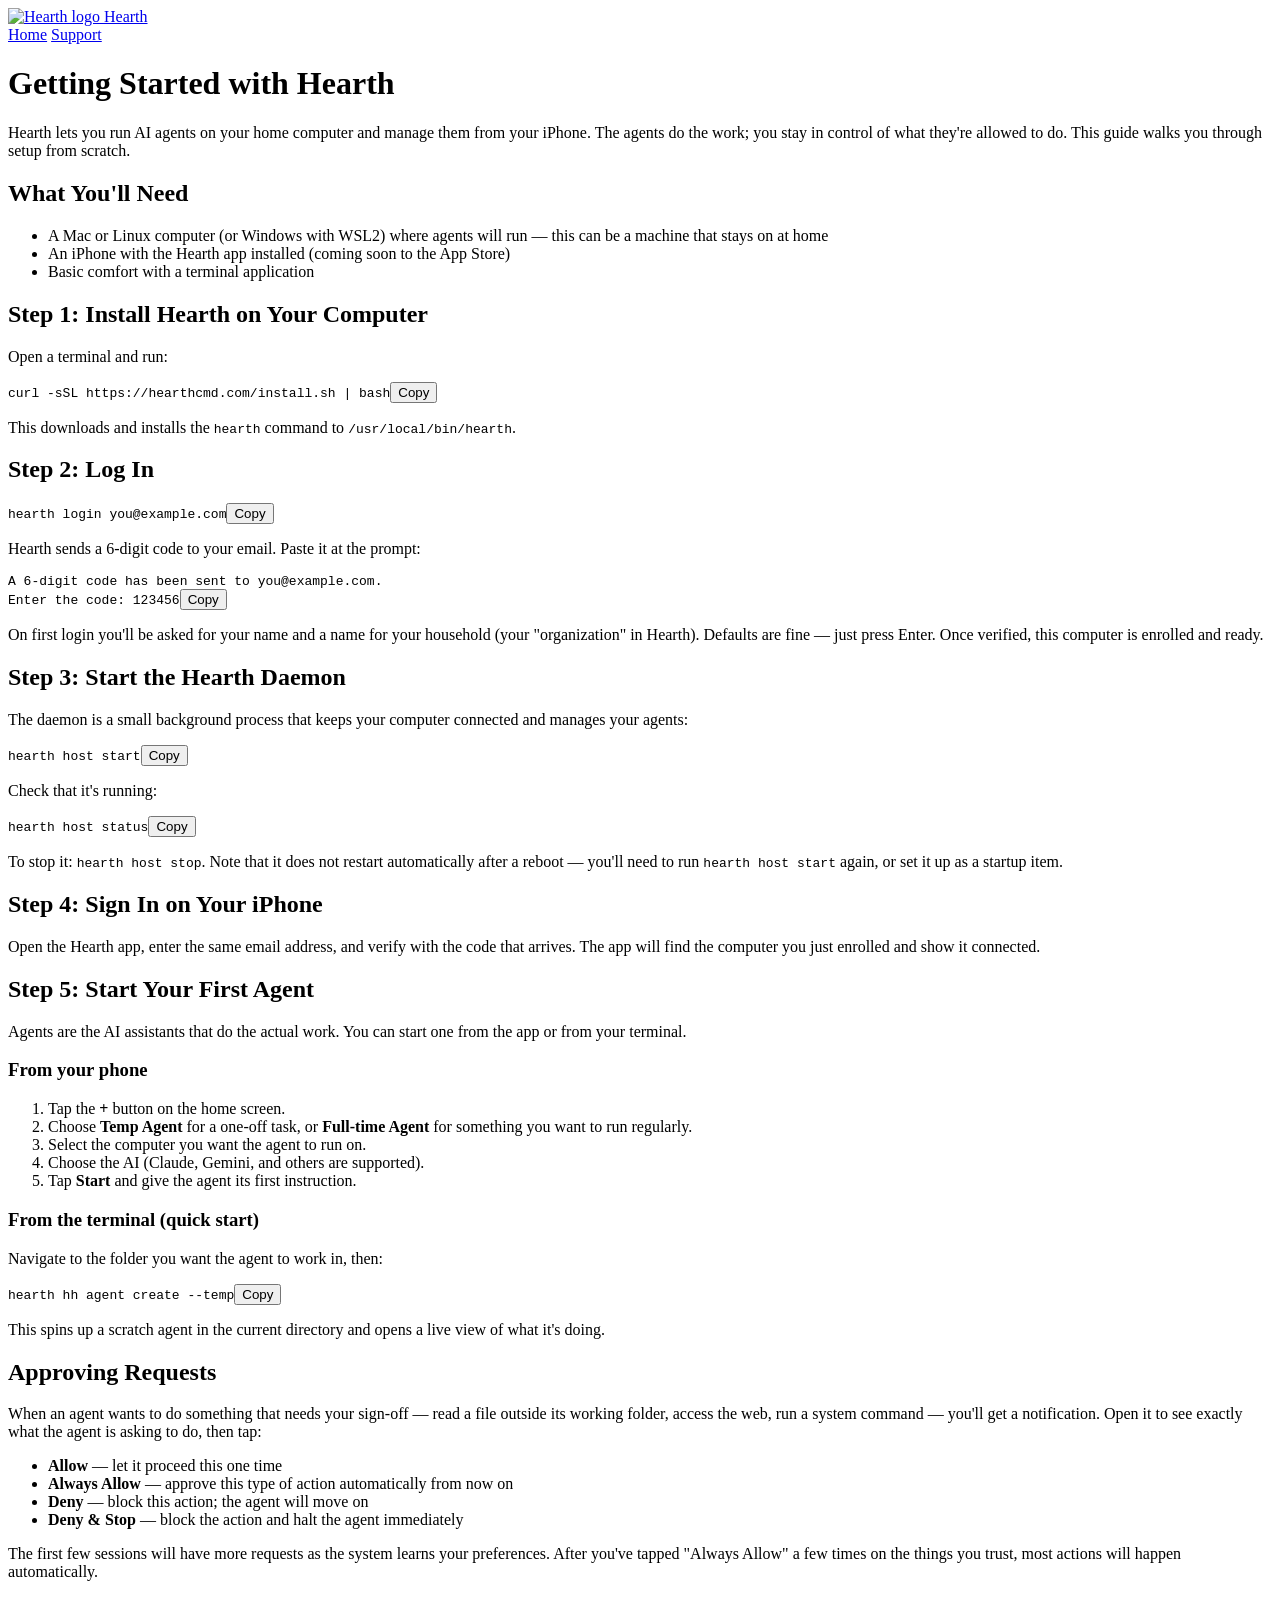
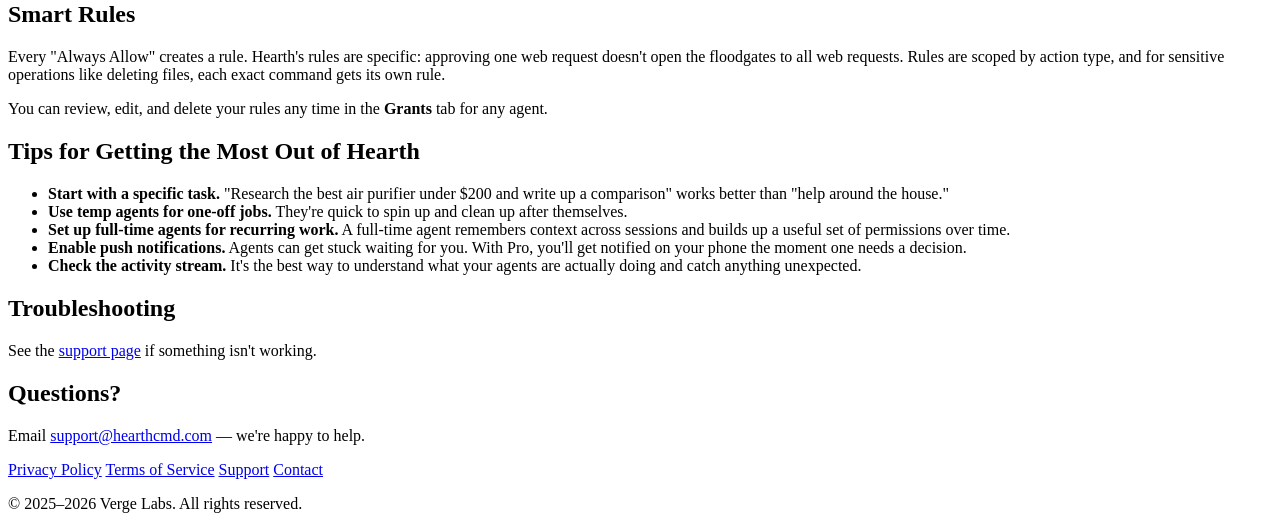
==== guide.html @ f6258ebb "Reframe: household agents, Verge Labs, accurate CLI commands" ====
<!DOCTYPE html>
<html lang="en">
<head>
  <meta charset="UTF-8">
  <meta name="viewport" content="width=device-width, initial-scale=1.0">
  <title>Get Started - Hearth</title>
  <meta name="description" content="Set up Hearth and start putting AI agents to work at home. Step-by-step guide to installing the CLI, logging in, and starting your first agent.">
  <link rel="icon" type="image/svg+xml" href="hearthcmd.svg">
  <link rel="apple-touch-icon" href="hearthcmd-180.png">
  <link rel="stylesheet" href="style.css">
</head>
<body>
  <nav>
    <div class="container">
      <a href="/" class="brand">
        <img src="hearthcmd.svg" alt="Hearth logo">
        Hearth
      </a>
      <div class="nav-links">
        <a href="/">Home</a>
        <a href="support.html">Support</a>
      </div>
    </div>
  </nav>

  <div class="docs">
    <div class="container">
      <h1>Getting Started with Hearth</h1>

      <p>Hearth lets you run AI agents on your home computer and manage them from your iPhone. The agents do the work; you stay in control of what they're allowed to do. This guide walks you through setup from scratch.</p>

      <h2>What You'll Need</h2>
      <ul>
        <li>A Mac or Linux computer (or Windows with WSL2) where agents will run &mdash; this can be a machine that stays on at home</li>
        <li>An iPhone with the Hearth app installed (coming soon to the App Store)</li>
        <li>Basic comfort with a terminal application</li>
      </ul>

      <h2>Step 1: Install Hearth on Your Computer</h2>
      <p>Open a terminal and run:</p>
      <pre><code>curl -sSL https://hearthcmd.com/install.sh | bash</code></pre>
      <p>This downloads and installs the <code>hearth</code> command to <code>/usr/local/bin/hearth</code>.</p>

      <h2>Step 2: Log In</h2>
      <pre><code>hearth login you@example.com</code></pre>
      <p>Hearth sends a 6-digit code to your email. Paste it at the prompt:</p>
      <pre><code>A 6-digit code has been sent to you@example.com.
Enter the code: 123456</code></pre>
      <p>On first login you'll be asked for your name and a name for your household (your "organization" in Hearth). Defaults are fine &mdash; just press Enter. Once verified, this computer is enrolled and ready.</p>

      <h2>Step 3: Start the Hearth Daemon</h2>
      <p>The daemon is a small background process that keeps your computer connected and manages your agents:</p>
      <pre><code>hearth host start</code></pre>
      <p>Check that it's running:</p>
      <pre><code>hearth host status</code></pre>
      <p>To stop it: <code>hearth host stop</code>. Note that it does not restart automatically after a reboot &mdash; you'll need to run <code>hearth host start</code> again, or set it up as a startup item.</p>

      <h2>Step 4: Sign In on Your iPhone</h2>
      <p>Open the Hearth app, enter the same email address, and verify with the code that arrives. The app will find the computer you just enrolled and show it connected.</p>

      <h2>Step 5: Start Your First Agent</h2>
      <p>Agents are the AI assistants that do the actual work. You can start one from the app or from your terminal.</p>

      <h3>From your phone</h3>
      <ol>
        <li>Tap the <strong>+</strong> button on the home screen.</li>
        <li>Choose <strong>Temp Agent</strong> for a one-off task, or <strong>Full-time Agent</strong> for something you want to run regularly.</li>
        <li>Select the computer you want the agent to run on.</li>
        <li>Choose the AI (Claude, Gemini, and others are supported).</li>
        <li>Tap <strong>Start</strong> and give the agent its first instruction.</li>
      </ol>

      <h3>From the terminal (quick start)</h3>
      <p>Navigate to the folder you want the agent to work in, then:</p>
      <pre><code>hearth hh agent create --temp</code></pre>
      <p>This spins up a scratch agent in the current directory and opens a live view of what it's doing.</p>

      <h2>Approving Requests</h2>
      <p>When an agent wants to do something that needs your sign-off &mdash; read a file outside its working folder, access the web, run a system command &mdash; you'll get a notification. Open it to see exactly what the agent is asking to do, then tap:</p>
      <ul>
        <li><strong>Allow</strong> &mdash; let it proceed this one time</li>
        <li><strong>Always Allow</strong> &mdash; approve this type of action automatically from now on</li>
        <li><strong>Deny</strong> &mdash; block this action; the agent will move on</li>
        <li><strong>Deny &amp; Stop</strong> &mdash; block the action and halt the agent immediately</li>
      </ul>
      <p>The first few sessions will have more requests as the system learns your preferences. After you've tapped "Always Allow" a few times on the things you trust, most actions will happen automatically.</p>

      <h2>Smart Rules</h2>
      <p>Every "Always Allow" creates a rule. Hearth's rules are specific: approving one web request doesn't open the floodgates to all web requests. Rules are scoped by action type, and for sensitive operations like deleting files, each exact command gets its own rule.</p>
      <p>You can review, edit, and delete your rules any time in the <strong>Grants</strong> tab for any agent.</p>

      <h2>Tips for Getting the Most Out of Hearth</h2>
      <ul>
        <li><strong>Start with a specific task.</strong> "Research the best air purifier under $200 and write up a comparison" works better than "help around the house."</li>
        <li><strong>Use temp agents for one-off jobs.</strong> They're quick to spin up and clean up after themselves.</li>
        <li><strong>Set up full-time agents for recurring work.</strong> A full-time agent remembers context across sessions and builds up a useful set of permissions over time.</li>
        <li><strong>Enable push notifications.</strong> Agents can get stuck waiting for you. With Pro, you'll get notified on your phone the moment one needs a decision.</li>
        <li><strong>Check the activity stream.</strong> It's the best way to understand what your agents are actually doing and catch anything unexpected.</li>
      </ul>

      <h2>Troubleshooting</h2>
      <p>See the <a href="support.html#troubleshooting">support page</a> if something isn't working.</p>

      <h2>Questions?</h2>
      <p>Email <a href="mailto:support@hearthcmd.com">support@hearthcmd.com</a> &mdash; we're happy to help.</p>
    </div>
  </div>

  <script>
    document.querySelectorAll('.docs pre').forEach(function(pre) {
      var btn = document.createElement('button');
      btn.className = 'copy-btn';
      btn.textContent = 'Copy';
      btn.addEventListener('click', function() {
        var code = pre.querySelector('code');
        navigator.clipboard.writeText(code ? code.innerText : pre.innerText).then(function() {
          btn.textContent = 'Copied!';
          btn.classList.add('copied');
          setTimeout(function() {
            btn.textContent = 'Copy';
            btn.classList.remove('copied');
          }, 2000);
        });
      });
      pre.appendChild(btn);
    });
  </script>

  <footer>
    <div class="container">
      <div class="footer-links">
        <a href="privacy.html">Privacy Policy</a>
        <a href="terms.html">Terms of Service</a>
        <a href="support.html">Support</a>
        <a href="mailto:support@hearthcmd.com">Contact</a>
      </div>
      <p class="copyright">&copy; 2025&ndash;2026 Verge Labs. All rights reserved.</p>
    </div>
  </footer>
</body>
</html>
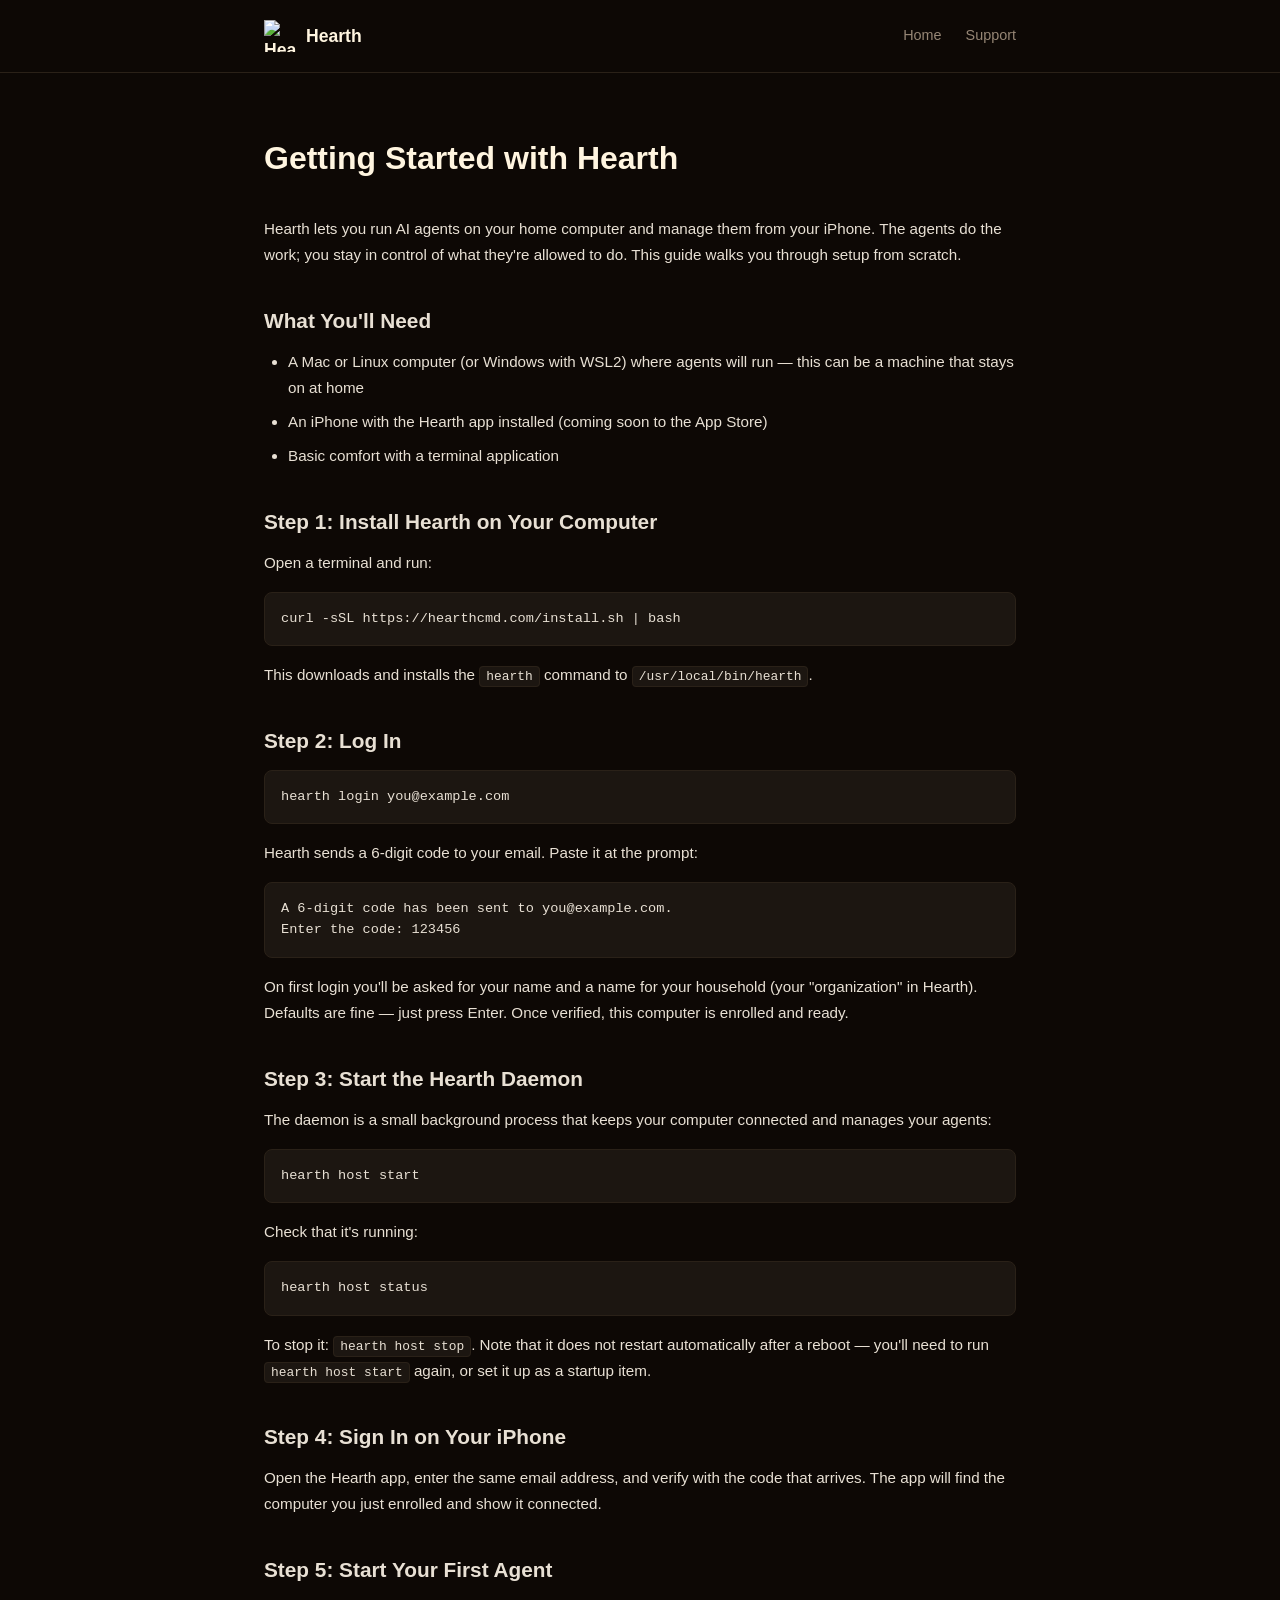
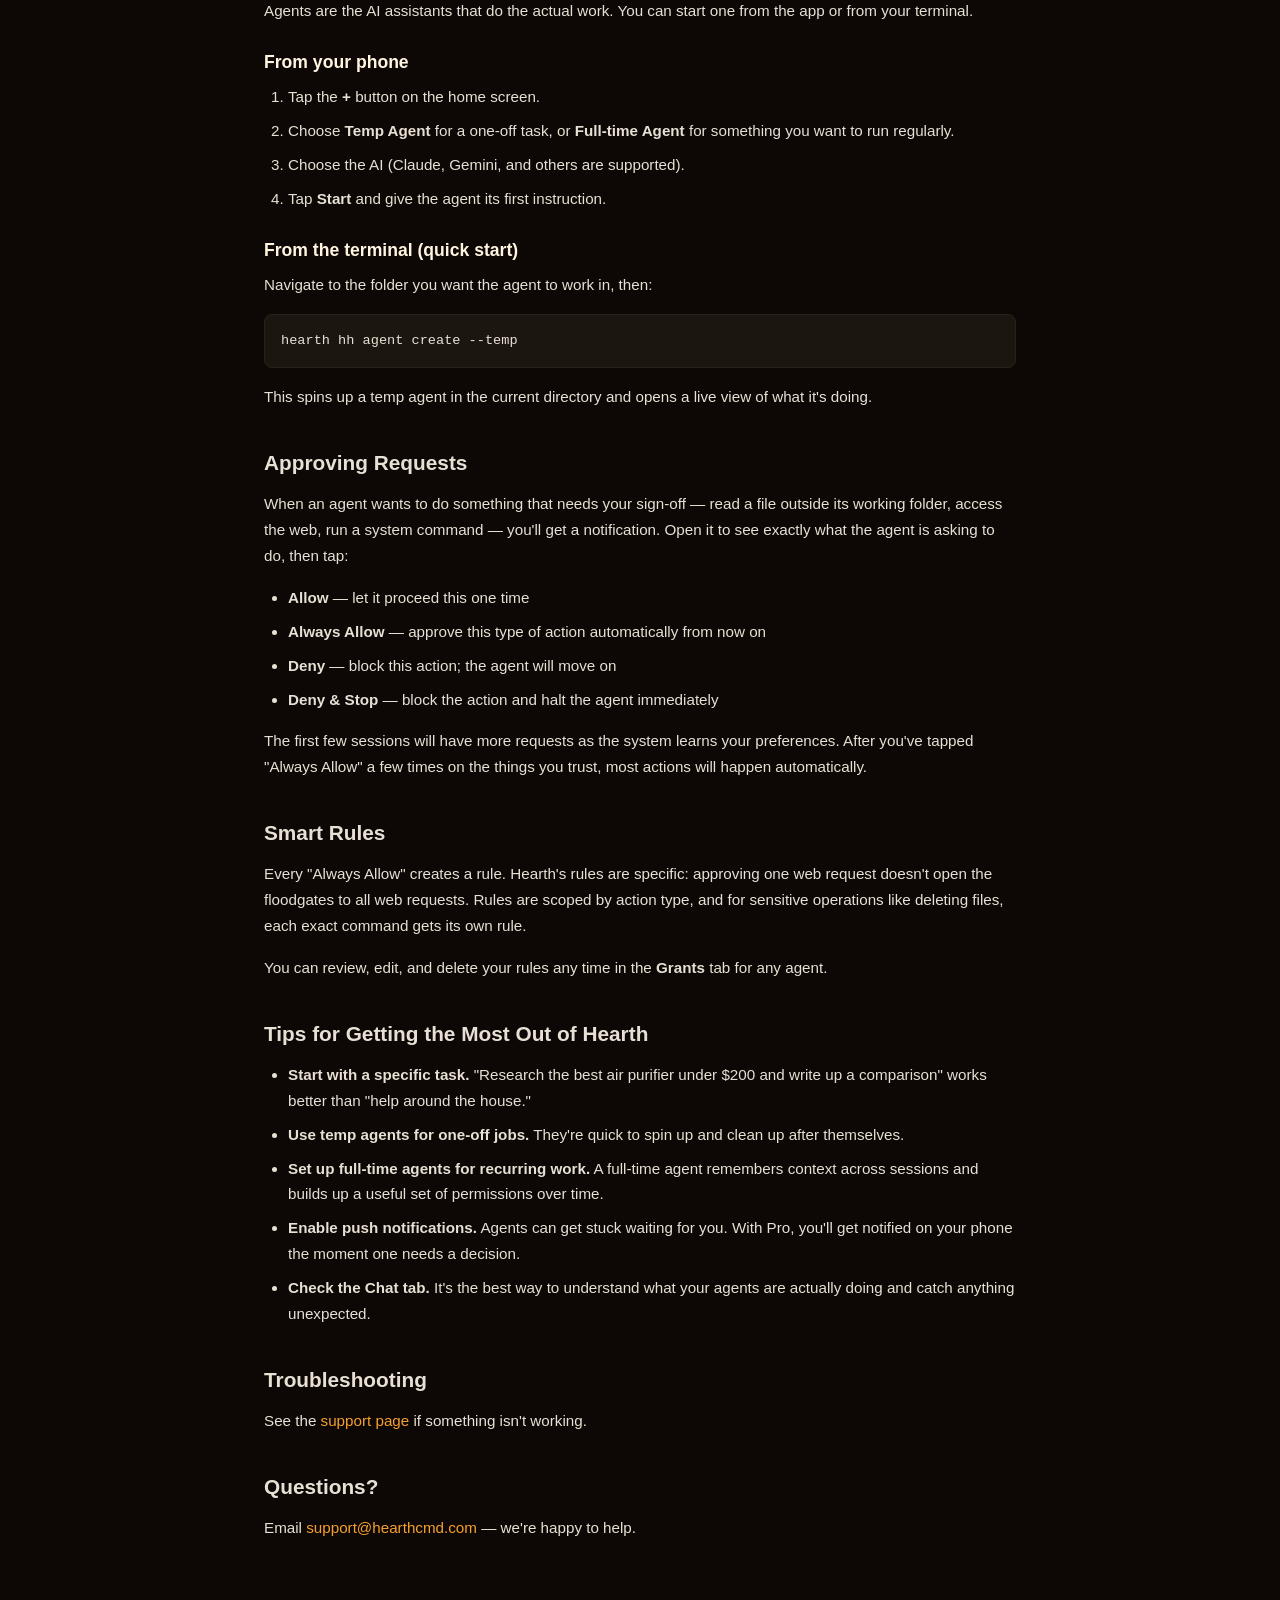
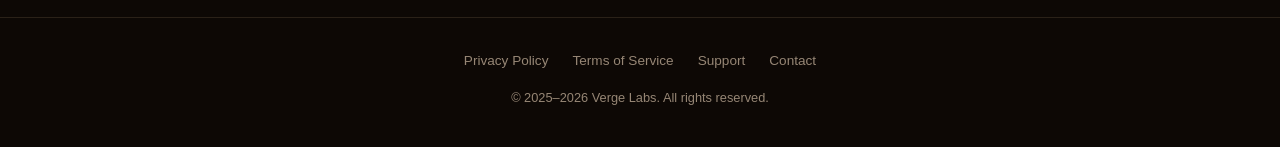
==== commit 131649d5: "Reframe for household agents; Verge Labs branding; Chat tab rename; Pro badge;   content fixes" ====
--- a/guide.html
+++ b/guide.html
@@ -65,7 +65,6 @@
       <ol>
         <li>Tap the <strong>+</strong> button on the home screen.</li>
         <li>Choose <strong>Temp Agent</strong> for a one-off task, or <strong>Full-time Agent</strong> for something you want to run regularly.</li>
-        <li>Select the computer you want the agent to run on.</li>
         <li>Choose the AI (Claude, Gemini, and others are supported).</li>
         <li>Tap <strong>Start</strong> and give the agent its first instruction.</li>
       </ol>
@@ -73,7 +72,7 @@
       <h3>From the terminal (quick start)</h3>
       <p>Navigate to the folder you want the agent to work in, then:</p>
       <pre><code>hearth hh agent create --temp</code></pre>
-      <p>This spins up a scratch agent in the current directory and opens a live view of what it's doing.</p>
+      <p>This spins up a temp agent in the current directory and opens a live view of what it's doing.</p>
 
       <h2>Approving Requests</h2>
       <p>When an agent wants to do something that needs your sign-off &mdash; read a file outside its working folder, access the web, run a system command &mdash; you'll get a notification. Open it to see exactly what the agent is asking to do, then tap:</p>
@@ -95,7 +94,7 @@
         <li><strong>Use temp agents for one-off jobs.</strong> They're quick to spin up and clean up after themselves.</li>
         <li><strong>Set up full-time agents for recurring work.</strong> A full-time agent remembers context across sessions and builds up a useful set of permissions over time.</li>
         <li><strong>Enable push notifications.</strong> Agents can get stuck waiting for you. With Pro, you'll get notified on your phone the moment one needs a decision.</li>
-        <li><strong>Check the activity stream.</strong> It's the best way to understand what your agents are actually doing and catch anything unexpected.</li>
+        <li><strong>Check the Chat tab.</strong> It's the best way to understand what your agents are actually doing and catch anything unexpected.</li>
       </ul>
 
       <h2>Troubleshooting</h2>
--- a/style.css
+++ b/style.css
@@ -0,0 +1,484 @@
+/* Reset & Base */
+*, *::before, *::after {
+  box-sizing: border-box;
+  margin: 0;
+  padding: 0;
+}
+
+:root {
+  --accent: #f5a02e;
+  --accent-glow: rgba(245, 160, 46, 0.32);
+  --dark: #0d0805;
+  --dark-surface: #15100b;
+  --dark-card: #1c1611;
+  --dark-border: #2a2118;
+  --text: #e8e0d4;
+  --text-muted: #968675;
+  --text-heading: #fff5e0;
+}
+
+html {
+  scroll-behavior: smooth;
+}
+
+body {
+  font-family: -apple-system, BlinkMacSystemFont, "SF Pro Text", "Helvetica Neue", Arial, sans-serif;
+  background: var(--dark);
+  color: var(--text);
+  line-height: 1.6;
+  -webkit-font-smoothing: antialiased;
+}
+
+a {
+  color: var(--accent);
+  text-decoration: none;
+}
+
+a:hover {
+  text-decoration: underline;
+}
+
+/* Layout */
+.container {
+  max-width: 800px;
+  margin: 0 auto;
+  padding: 0 24px;
+}
+
+/* Navigation */
+nav {
+  padding: 20px 0;
+  border-bottom: 1px solid var(--dark-border);
+}
+
+nav .container {
+  display: flex;
+  align-items: center;
+  justify-content: space-between;
+}
+
+nav .brand {
+  display: flex;
+  align-items: center;
+  gap: 10px;
+  color: var(--text-heading);
+  font-weight: 600;
+  font-size: 1.1rem;
+}
+
+nav .brand img {
+  width: 32px;
+  height: 32px;
+  
+}
+
+nav .nav-links {
+  display: flex;
+  gap: 24px;
+}
+
+nav .nav-links a {
+  color: var(--text-muted);
+  font-size: 0.9rem;
+}
+
+nav .nav-links a:hover {
+  color: var(--text);
+  text-decoration: none;
+}
+
+/* Hero */
+.hero {
+  text-align: center;
+  padding: 80px 0 60px;
+}
+
+.hero-logo {
+  width: 128px;
+  height: 128px;
+  
+  margin-bottom: 32px;
+  box-shadow: 0 0 60px var(--accent-glow);
+}
+
+.hero h1 {
+  font-size: 2.8rem;
+  font-weight: 700;
+  color: var(--text-heading);
+  margin-bottom: 16px;
+  letter-spacing: -0.02em;
+}
+
+.hero .tagline {
+  font-size: 1.25rem;
+  color: var(--text-muted);
+  max-width: 520px;
+  margin: 0 auto 16px;
+}
+
+.hero .supported-agents {
+  font-size: 1.05rem;
+  color: var(--accent);
+  margin: 0 auto 40px;
+}
+
+.hero-video {
+  display: block;
+  margin: 0 auto 32px;
+  width: 100%;
+  max-width: 560px;
+  max-height: 500px;
+  aspect-ratio: 16 / 9;
+  border-radius: 16px;
+  box-shadow: 0 0 40px rgba(0, 0, 0, 0.5);
+}
+
+.media-placeholder {
+  display: flex;
+  align-items: center;
+  justify-content: center;
+  background: var(--dark-card);
+  border: 1px dashed var(--dark-border);
+  color: var(--text-muted);
+  font-size: 0.8rem;
+  letter-spacing: 0.16em;
+  text-transform: uppercase;
+}
+
+.cta-button {
+  display: inline-block;
+  background: var(--accent);
+  color: var(--dark);
+  font-weight: 600;
+  font-size: 1rem;
+  padding: 14px 32px;
+  border-radius: 12px;
+  transition: opacity 0.2s;
+}
+
+.cta-button:hover {
+  opacity: 0.85;
+  text-decoration: none;
+}
+
+/* Video */
+.video-wrapper {
+  max-width: 640px;
+  margin: 0 auto;
+  aspect-ratio: 16 / 9;
+  border-radius: 12px;
+  overflow: hidden;
+  box-shadow: 0 0 40px rgba(0, 0, 0, 0.5);
+}
+
+.video-wrapper iframe {
+  width: 100%;
+  height: 100%;
+}
+
+/* Sections */
+section {
+  padding: 60px 0;
+}
+
+section h2 {
+  font-size: 1.8rem;
+  font-weight: 700;
+  color: var(--text-heading);
+  margin-bottom: 32px;
+  text-align: center;
+  letter-spacing: -0.01em;
+}
+
+/* How It Works */
+.steps {
+  display: flex;
+  flex-direction: column;
+  gap: 24px;
+}
+
+.step {
+  display: flex;
+  gap: 20px;
+  align-items: flex-start;
+}
+
+.step-number {
+  flex-shrink: 0;
+  width: 36px;
+  height: 36px;
+  background: var(--accent);
+  color: var(--dark);
+  font-weight: 700;
+  font-size: 1rem;
+  border-radius: 50%;
+  display: flex;
+  align-items: center;
+  justify-content: center;
+}
+
+.step-content h3 {
+  font-size: 1.1rem;
+  color: var(--text-heading);
+  margin-bottom: 4px;
+}
+
+.step-content p {
+  color: var(--text-muted);
+  font-size: 0.95rem;
+}
+
+/* Features */
+.features-grid {
+  display: grid;
+  grid-template-columns: 1fr 1fr;
+  gap: 20px;
+}
+
+.feature-card {
+  background: var(--dark-card);
+  border: 1px solid var(--dark-border);
+  border-radius: 12px;
+  padding: 24px;
+}
+
+.feature-card h3 {
+  color: var(--text-heading);
+  font-size: 1rem;
+  margin-bottom: 8px;
+}
+
+.feature-card p {
+  color: var(--text-muted);
+  font-size: 0.9rem;
+  line-height: 1.5;
+}
+
+.pro-badge {
+  display: inline-block;
+  background: var(--accent);
+  color: var(--dark);
+  font-size: 0.65rem;
+  font-weight: 700;
+  letter-spacing: 0.06em;
+  text-transform: uppercase;
+  padding: 2px 6px;
+  border-radius: 4px;
+  vertical-align: middle;
+  margin-left: 2px;
+  line-height: 1.4;
+}
+
+/* Footer */
+footer {
+  border-top: 1px solid var(--dark-border);
+  padding: 32px 0;
+  text-align: center;
+}
+
+footer .footer-links {
+  display: flex;
+  justify-content: center;
+  gap: 24px;
+  margin-bottom: 16px;
+}
+
+footer .footer-links a {
+  color: var(--text-muted);
+  font-size: 0.85rem;
+}
+
+footer .footer-links a:hover {
+  color: var(--text);
+}
+
+footer .copyright {
+  color: var(--text-muted);
+  font-size: 0.8rem;
+}
+
+/* Legal pages */
+.legal {
+  padding: 60px 0;
+}
+
+.legal h1 {
+  font-size: 2rem;
+  font-weight: 700;
+  color: var(--text-heading);
+  margin-bottom: 8px;
+}
+
+.legal .last-updated {
+  color: var(--text-muted);
+  font-size: 0.9rem;
+  margin-bottom: 40px;
+}
+
+.legal h2 {
+  font-size: 1.3rem;
+  text-align: left;
+  margin-top: 36px;
+  margin-bottom: 12px;
+}
+
+.legal p,
+.legal ul {
+  margin-bottom: 16px;
+  font-size: 0.95rem;
+  line-height: 1.7;
+}
+
+.legal ul {
+  padding-left: 24px;
+}
+
+.legal li {
+  margin-bottom: 8px;
+}
+
+/* Support / docs page */
+.docs {
+  padding: 60px 0;
+}
+
+.docs h1 {
+  font-size: 2rem;
+  font-weight: 700;
+  color: var(--text-heading);
+  margin-bottom: 32px;
+}
+
+.docs h2 {
+  font-size: 1.3rem;
+  text-align: left;
+  margin-top: 36px;
+  margin-bottom: 12px;
+}
+
+.docs h3 {
+  font-size: 1.1rem;
+  color: var(--text-heading);
+  margin-top: 24px;
+  margin-bottom: 8px;
+}
+
+.docs p,
+.docs ul,
+.docs ol {
+  margin-bottom: 16px;
+  font-size: 0.95rem;
+  line-height: 1.7;
+}
+
+.docs ul,
+.docs ol {
+  padding-left: 24px;
+}
+
+.docs li {
+  margin-bottom: 8px;
+}
+
+.docs code {
+  font-family: "SF Mono", "Menlo", "Monaco", monospace;
+  font-size: 0.85em;
+  background: var(--dark-card);
+  border: 1px solid var(--dark-border);
+  padding: 2px 6px;
+  border-radius: 4px;
+}
+
+.docs pre {
+  background: var(--dark-card);
+  border: 1px solid var(--dark-border);
+  border-radius: 8px;
+  padding: 16px;
+  overflow-x: auto;
+  margin-bottom: 16px;
+  position: relative;
+}
+
+.copy-btn {
+  position: absolute;
+  top: 8px;
+  right: 8px;
+  background: var(--dark-border);
+  color: var(--text-muted);
+  border: none;
+  border-radius: 4px;
+  padding: 4px 10px;
+  font-size: 0.75rem;
+  cursor: pointer;
+  opacity: 0;
+  transition: opacity 0.15s, background 0.15s;
+}
+
+.docs pre:hover .copy-btn {
+  opacity: 1;
+}
+
+.copy-btn:hover {
+  background: var(--accent);
+  color: var(--dark);
+}
+
+.copy-btn.copied {
+  background: var(--accent);
+  color: var(--dark);
+  opacity: 1;
+}
+
+.docs pre code {
+  background: none;
+  border: none;
+  padding: 0;
+  font-size: 0.85rem;
+  line-height: 1.5;
+}
+
+.docs table {
+  width: 100%;
+  border-collapse: collapse;
+  margin-bottom: 16px;
+  font-size: 0.9rem;
+}
+
+.docs th,
+.docs td {
+  text-align: left;
+  padding: 10px 12px;
+  border-bottom: 1px solid var(--dark-border);
+}
+
+.docs th {
+  color: var(--text-heading);
+  font-weight: 600;
+}
+
+.docs td {
+  color: var(--text-muted);
+}
+
+.docs td code {
+  font-size: 0.8rem;
+}
+
+/* Responsive */
+@media (max-width: 600px) {
+  .hero h1 {
+    font-size: 2rem;
+  }
+
+  .hero .tagline {
+    font-size: 1.05rem;
+  }
+
+  .features-grid {
+    grid-template-columns: 1fr;
+  }
+
+  nav .nav-links {
+    gap: 16px;
+  }
+}
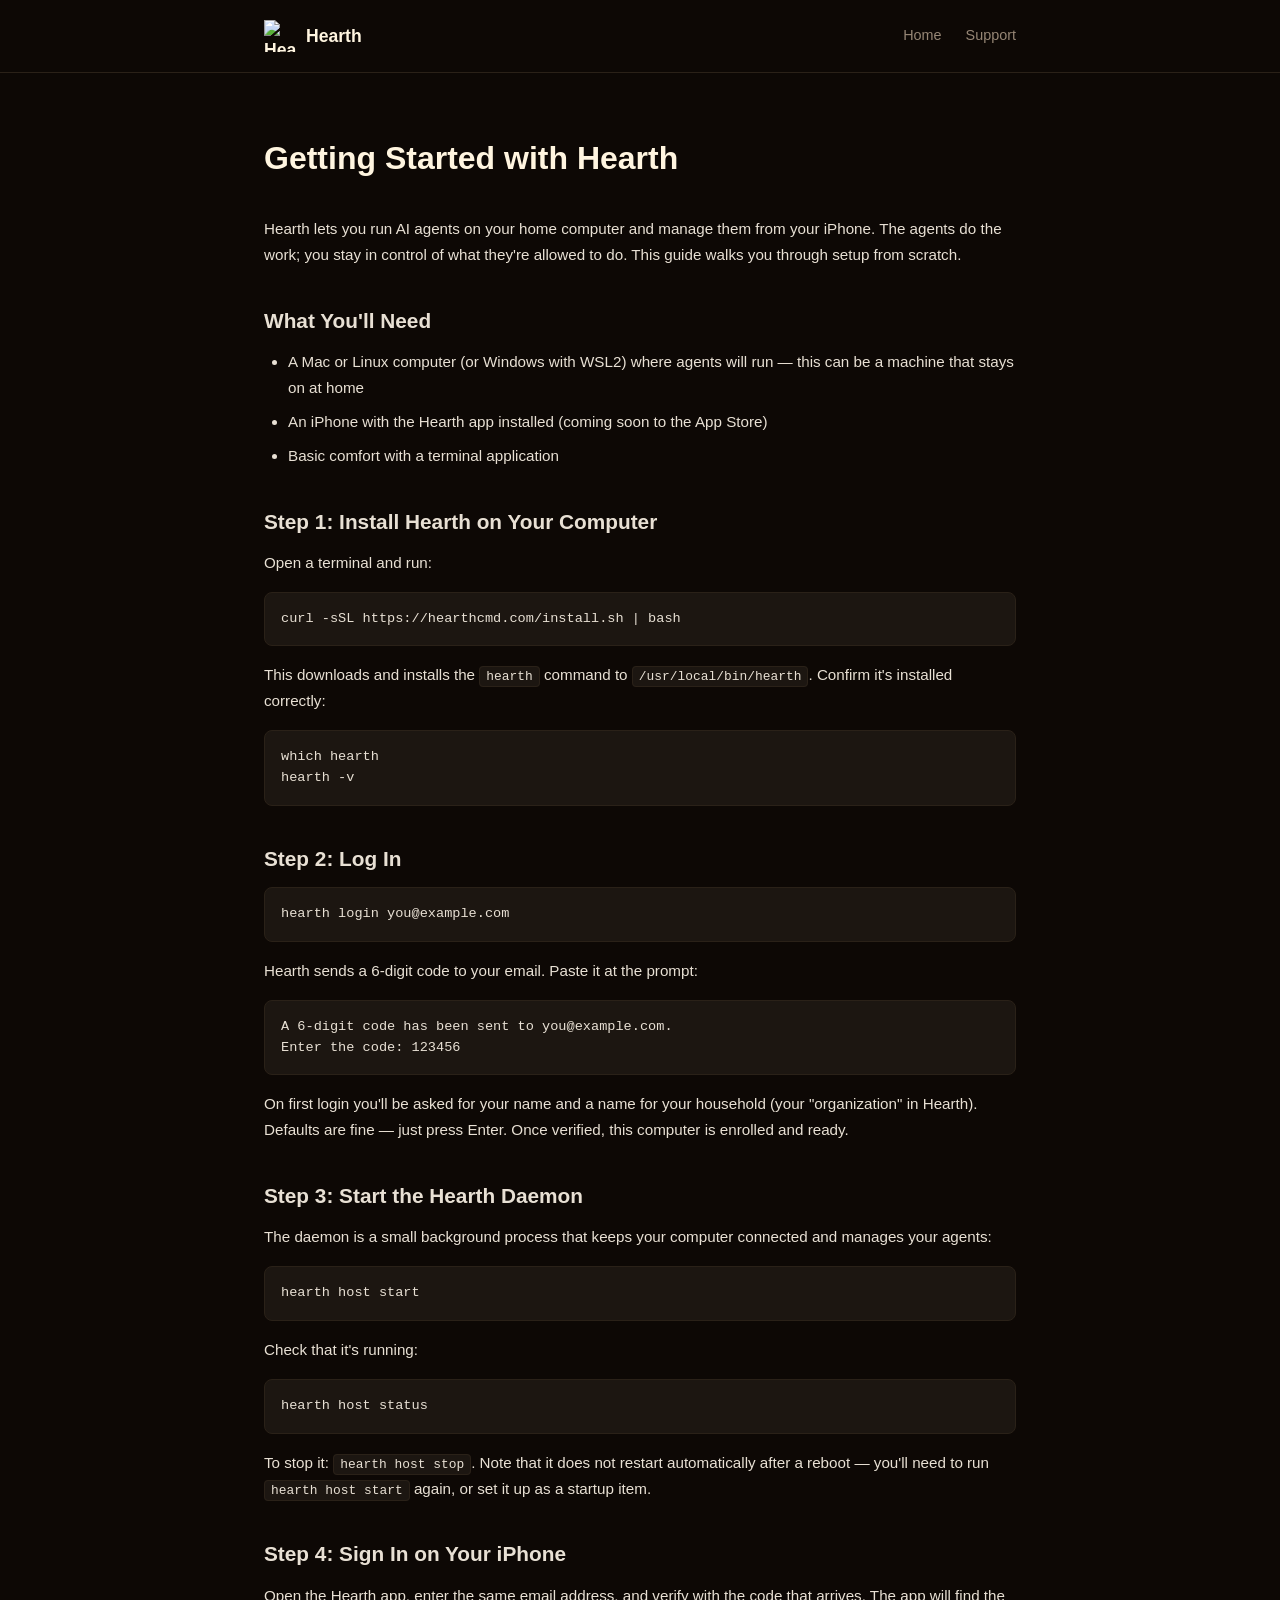
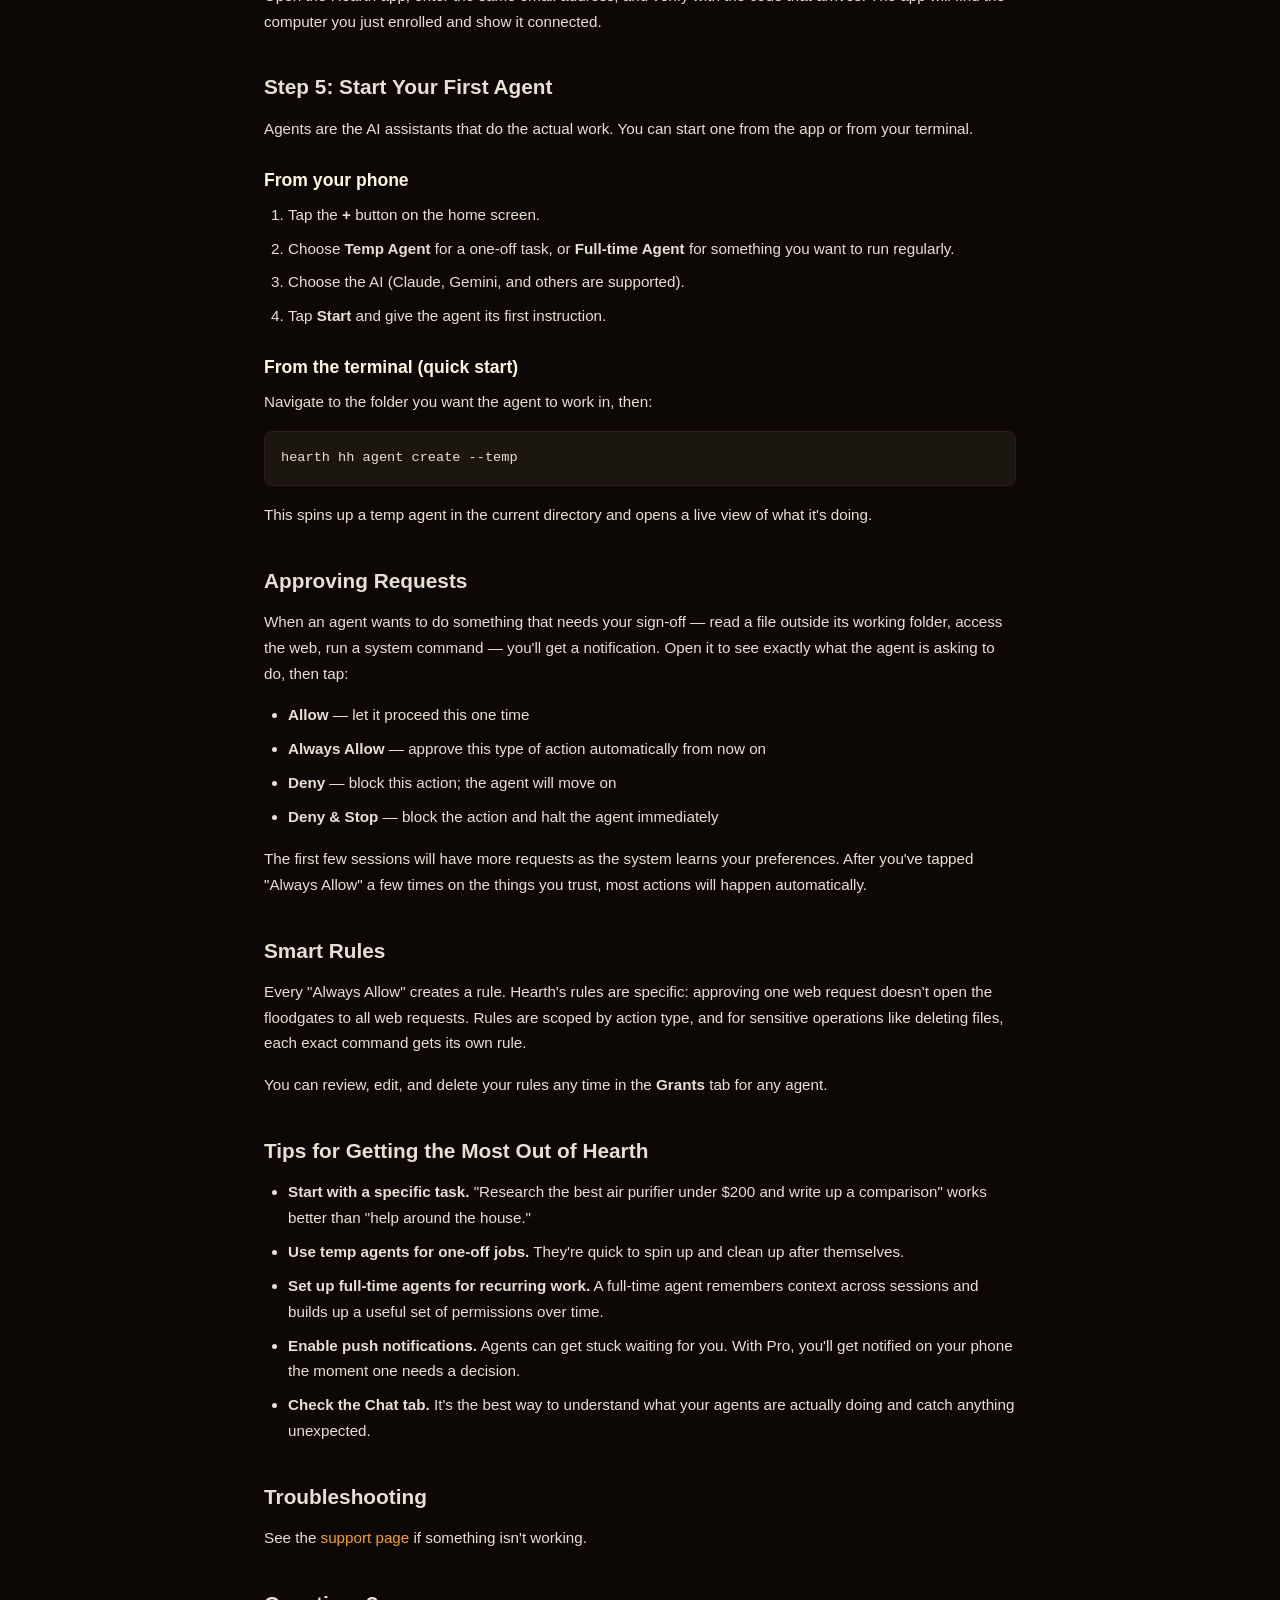
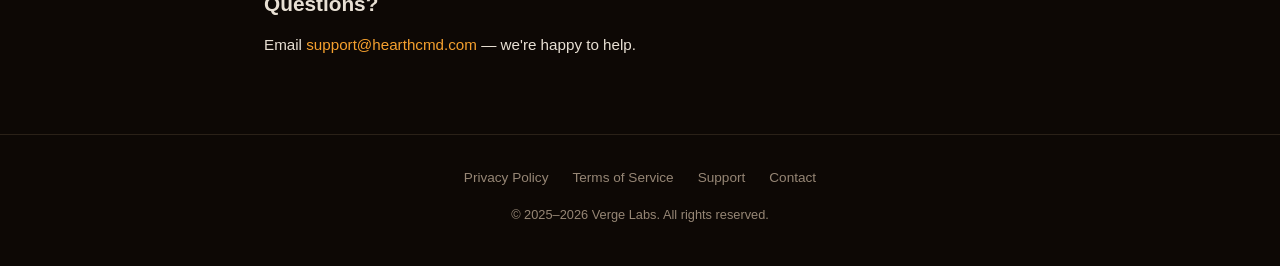
==== commit 027d436a: "Content overhaul: household agent framing, Verge Labs, legal updates, UI terminology" ====
--- a/guide.html
+++ b/guide.html
@@ -39,7 +39,9 @@
       <h2>Step 1: Install Hearth on Your Computer</h2>
       <p>Open a terminal and run:</p>
       <pre><code>curl -sSL https://hearthcmd.com/install.sh | bash</code></pre>
-      <p>This downloads and installs the <code>hearth</code> command to <code>/usr/local/bin/hearth</code>.</p>
+      <p>This downloads and installs the <code>hearth</code> command to <code>/usr/local/bin/hearth</code>. Confirm it's installed correctly:</p>
+      <pre><code>which hearth
+hearth -v</code></pre>
 
       <h2>Step 2: Log In</h2>
       <pre><code>hearth login you@example.com</code></pre>
--- a/style.css
+++ b/style.css
@@ -96,9 +96,8 @@
 .hero-logo {
   width: 128px;
   height: 128px;
-  
   margin-bottom: 32px;
-  box-shadow: 0 0 60px var(--accent-glow);
+  filter: drop-shadow(0 0 40px var(--accent-glow));
 }
 
 .hero h1 {
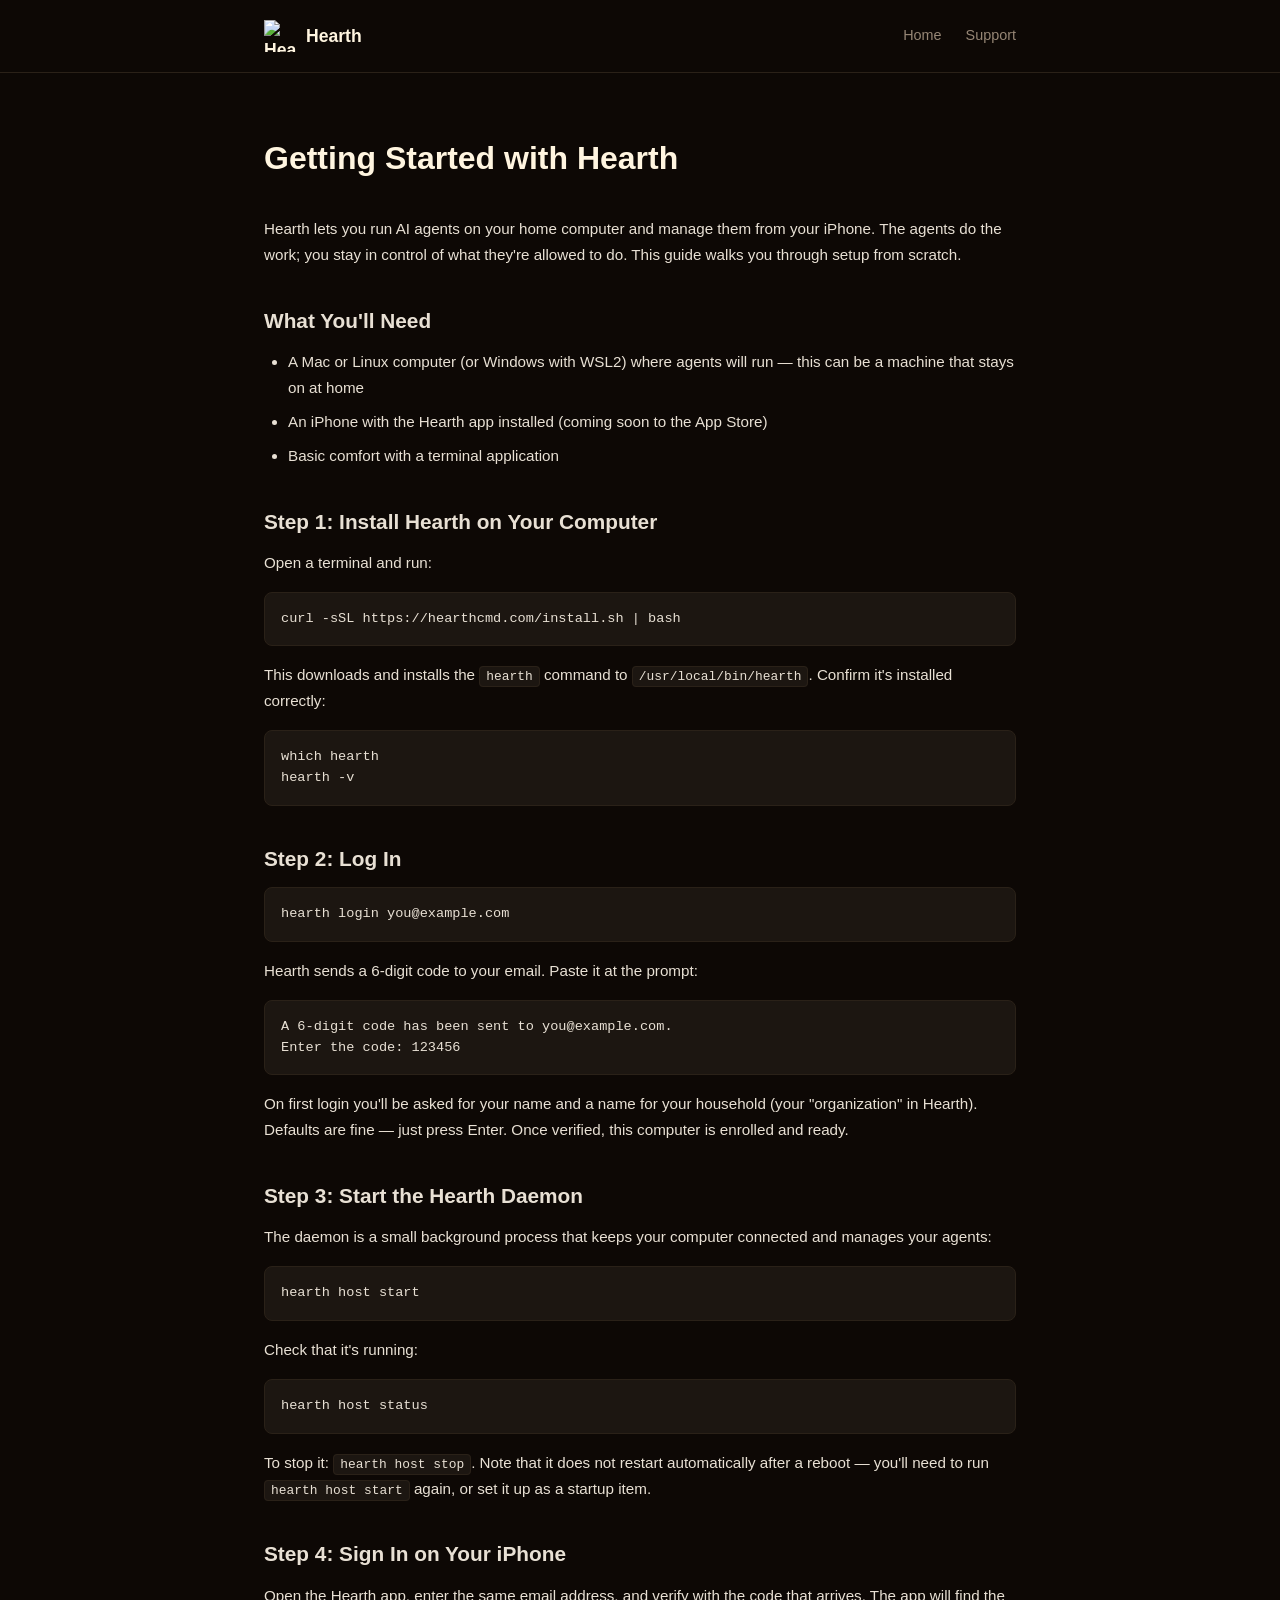
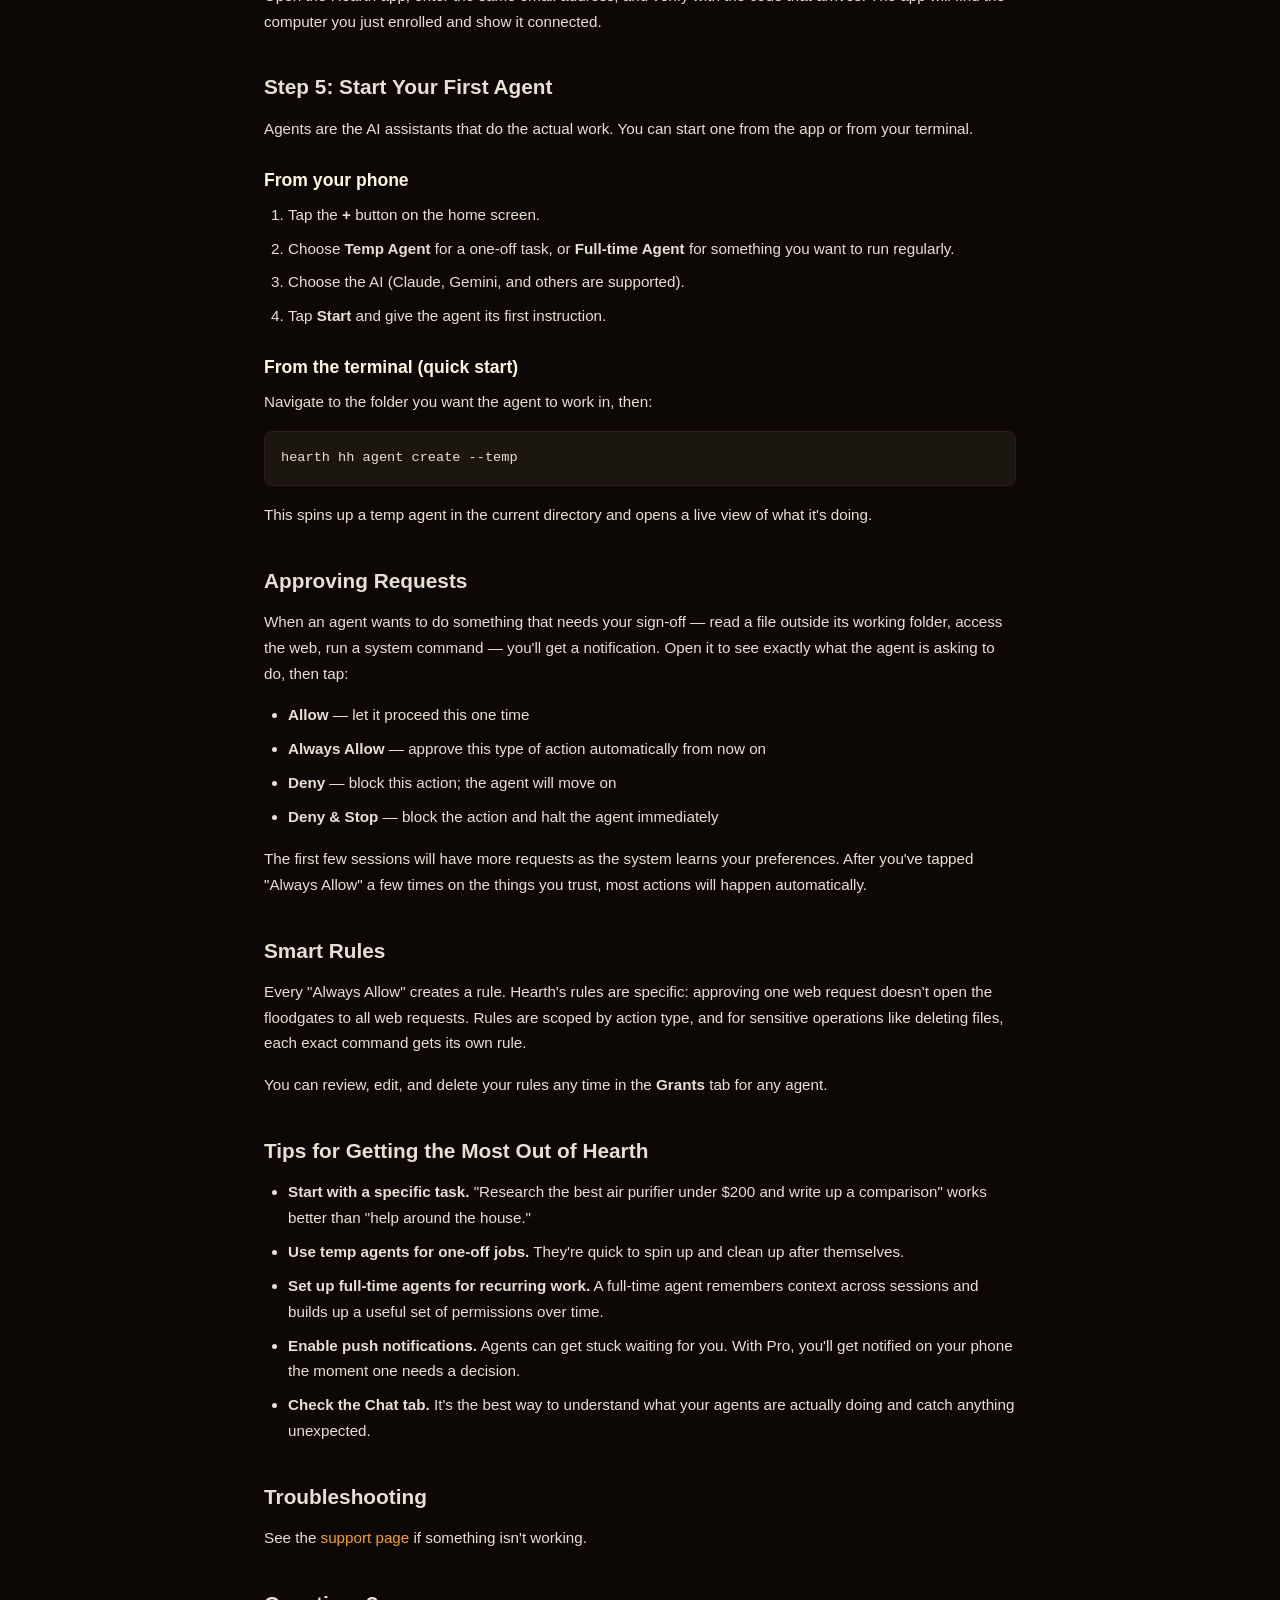
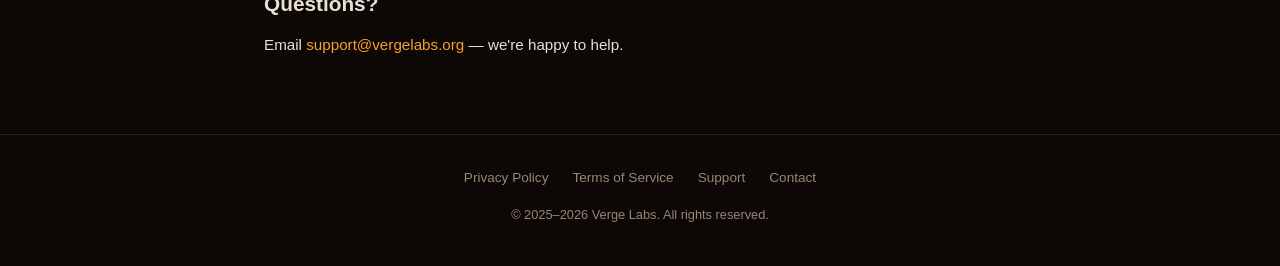
==== commit 4509b7a7: "chore: update support email to support@vergelabs.org Co-Authored-By: Claude Sonnet 4.6 <noreply@anth" ====
--- a/guide.html
+++ b/guide.html
@@ -103,7 +103,7 @@
       <p>See the <a href="support.html#troubleshooting">support page</a> if something isn't working.</p>
 
       <h2>Questions?</h2>
-      <p>Email <a href="mailto:support@hearthcmd.com">support@hearthcmd.com</a> &mdash; we're happy to help.</p>
+      <p>Email <a href="mailto:support@vergelabs.org">support@vergelabs.org</a> &mdash; we're happy to help.</p>
     </div>
   </div>
 
@@ -133,7 +133,7 @@
         <a href="privacy.html">Privacy Policy</a>
         <a href="terms.html">Terms of Service</a>
         <a href="support.html">Support</a>
-        <a href="mailto:support@hearthcmd.com">Contact</a>
+        <a href="mailto:support@vergelabs.org">Contact</a>
       </div>
       <p class="copyright">&copy; 2025&ndash;2026 Verge Labs. All rights reserved.</p>
     </div>
--- a/style.css
+++ b/style.css
@@ -93,11 +93,19 @@
   padding: 80px 0 60px;
 }
 
+.hero-logo-wrapper {
+  width: 128px;
+  height: 128px;
+  border-radius: 28px;
+  overflow: hidden;
+  margin-bottom: 32px;
+  display: inline-block;
+}
+
 .hero-logo {
   width: 128px;
   height: 128px;
-  margin-bottom: 32px;
-  filter: drop-shadow(0 0 40px var(--accent-glow));
+  display: block;
 }
 
 .hero h1 {
